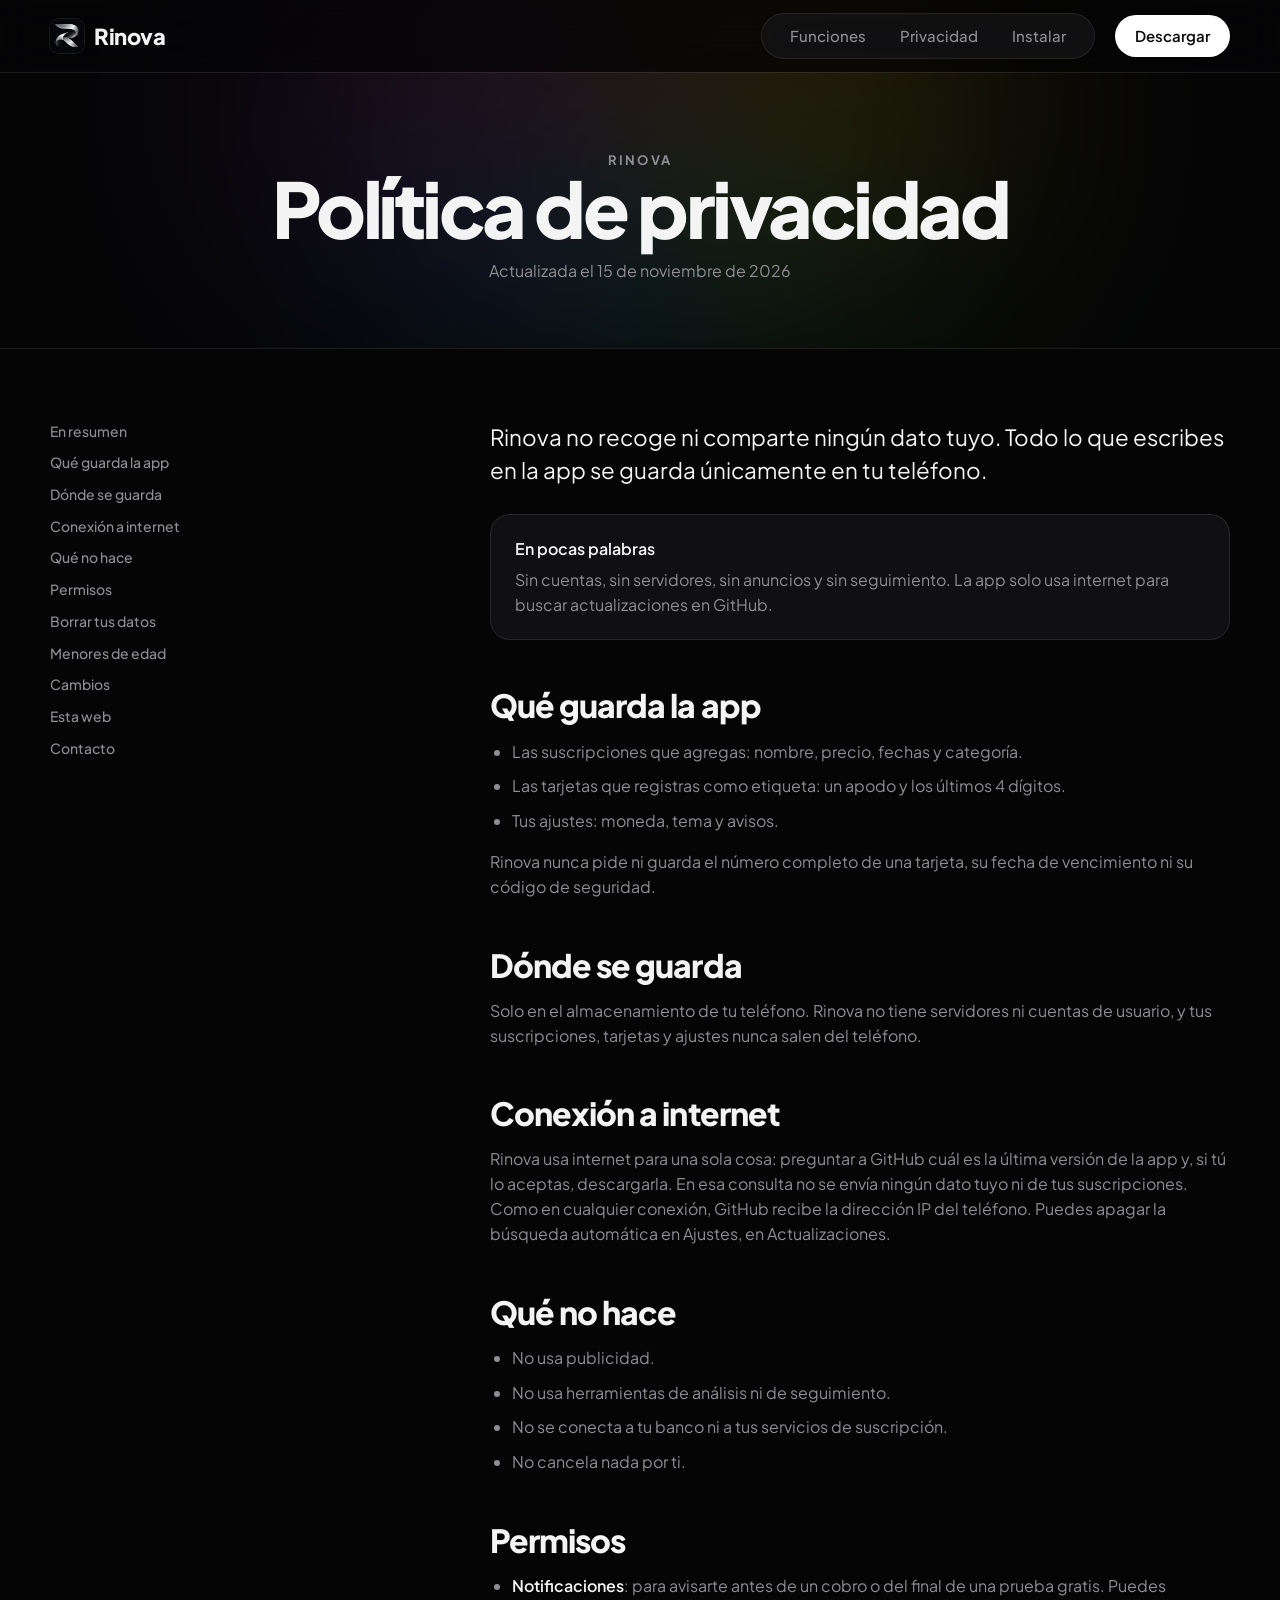
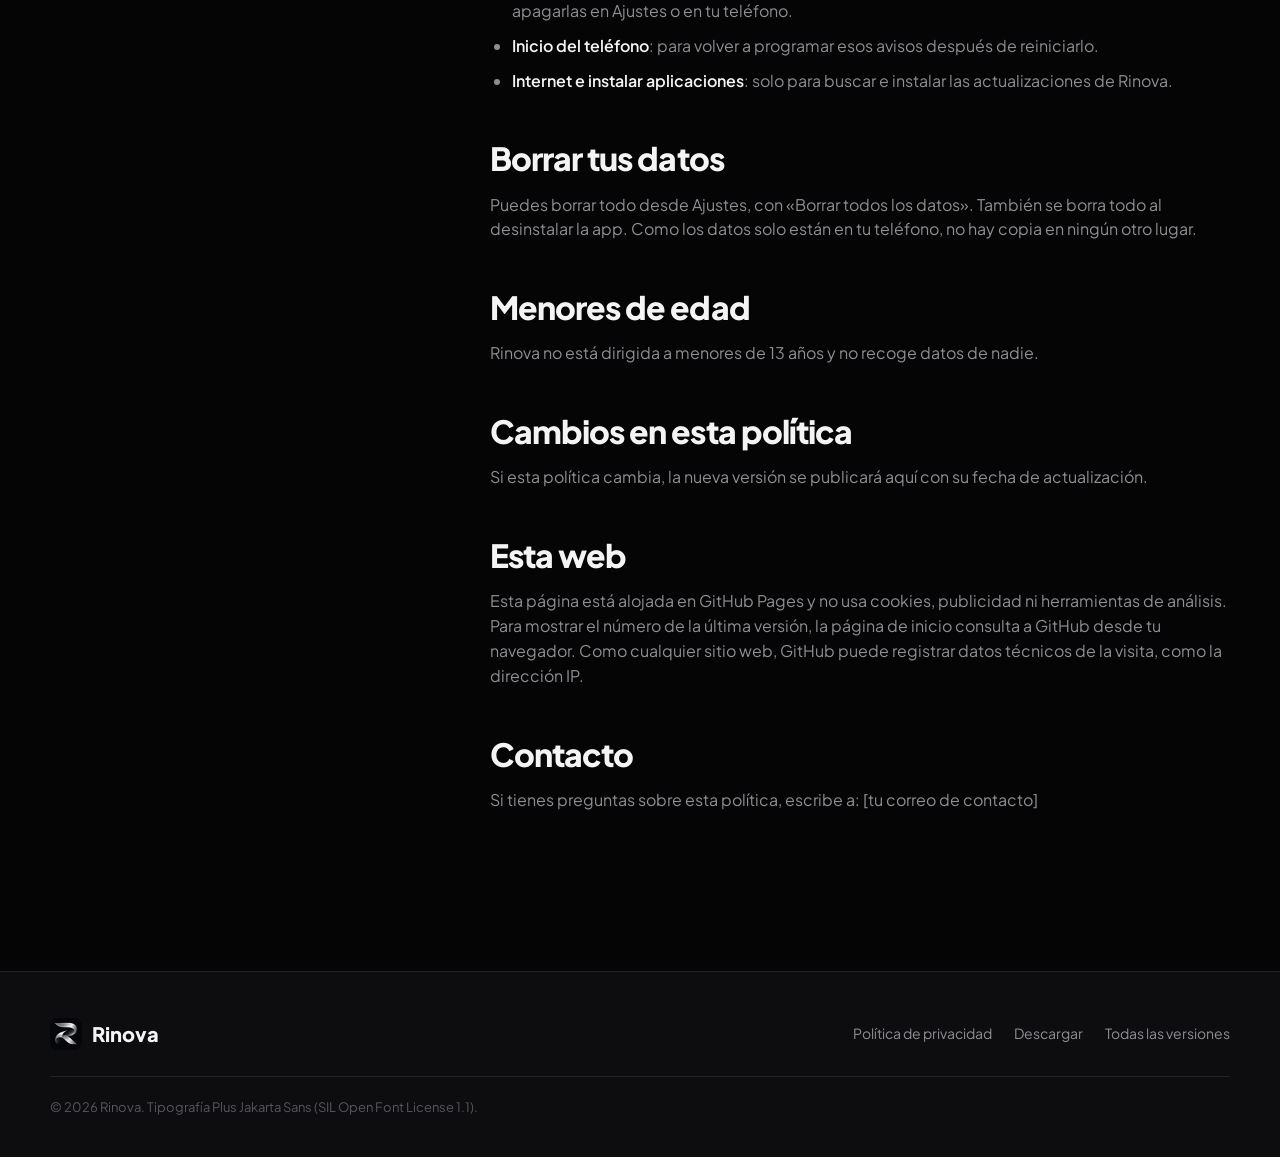
==== docs/privacidad/index.html @ 353509f0 "Web de Rinova en GitHub Pages (carpeta docs/) Página de presentación con descarga directa del APK y " ====
<!DOCTYPE html>
<html lang="es">
<head>
  <meta charset="utf-8">
  <meta name="viewport" content="width=device-width, initial-scale=1">
  <meta name="theme-color" content="#050506">
  <meta name="color-scheme" content="dark">
  <title>Política de privacidad — Rinova</title>
  <meta name="description" content="Política de privacidad de Rinova: la app no recoge ni comparte ningún dato tuyo. Todo se guarda únicamente en tu teléfono.">
  <link rel="icon" type="image/png" href="../assets/favicon.png">
  <link rel="apple-touch-icon" href="../assets/apple-touch-icon.png">
  <link rel="preload" href="../assets/fonts/PlusJakartaSans-latin.woff" as="font" type="font/woff" crossorigin>
  <link rel="stylesheet" href="../styles.css">
</head>
<body>
  <a class="skip-link" href="#main">Saltar al contenido</a>

  <header class="site-nav is-floating" data-floating-nav="always">
    <a class="logo" href="../" aria-label="Rinova, inicio"><img src="../assets/rinova-icon.png" width="34" height="34" alt="">Rinova</a>
    <nav class="nav-pill" aria-label="Navegación principal">
      <a href="../#funciones">Funciones</a>
      <a href="./" aria-current="page">Privacidad</a>
      <a href="../#instalar">Instalar</a>
    </nav>
    <a class="pill pill-white nav-join" href="../#descargar">Descargar</a>
  </header>

  <div class="legal-hero">
    <p class="eyebrow">Rinova</p>
    <h1>Política de privacidad</h1>
    <p>Actualizada el 15 de noviembre de 2026</p>
  </div>

  <main id="main" class="wrap legal-shell">
    <nav class="legal-toc" aria-label="Secciones de la política">
      <a href="#resumen">En resumen</a>
      <a href="#guarda">Qué guarda la app</a>
      <a href="#donde">Dónde se guarda</a>
      <a href="#internet">Conexión a internet</a>
      <a href="#no-hace">Qué no hace</a>
      <a href="#permisos">Permisos</a>
      <a href="#borrar">Borrar tus datos</a>
      <a href="#menores">Menores de edad</a>
      <a href="#cambios">Cambios</a>
      <a href="#esta-web">Esta web</a>
      <a href="#contacto">Contacto</a>
    </nav>

    <article class="legal-content">
      <section id="resumen">
        <p class="legal-lede">Rinova no recoge ni comparte ningún dato tuyo. Todo lo que escribes en la app se guarda únicamente en tu teléfono.</p>
        <div class="legal-note">
          <strong>En pocas palabras</strong>
          <p>Sin cuentas, sin servidores, sin anuncios y sin seguimiento. La app solo usa internet para buscar actualizaciones en GitHub.</p>
        </div>
      </section>

      <section id="guarda">
        <h2>Qué guarda la app</h2>
        <ul>
          <li>Las suscripciones que agregas: nombre, precio, fechas y categoría.</li>
          <li>Las tarjetas que registras como etiqueta: un apodo y los últimos 4 dígitos.</li>
          <li>Tus ajustes: moneda, tema y avisos.</li>
        </ul>
        <p>Rinova nunca pide ni guarda el número completo de una tarjeta, su fecha de vencimiento ni su código de seguridad.</p>
      </section>

      <section id="donde">
        <h2>Dónde se guarda</h2>
        <p>Solo en el almacenamiento de tu teléfono. Rinova no tiene servidores ni cuentas de usuario, y tus suscripciones, tarjetas y ajustes nunca salen del teléfono.</p>
      </section>

      <section id="internet">
        <h2>Conexión a internet</h2>
        <p>Rinova usa internet para una sola cosa: preguntar a GitHub cuál es la última versión de la app y, si tú lo aceptas, descargarla. En esa consulta no se envía ningún dato tuyo ni de tus suscripciones. Como en cualquier conexión, GitHub recibe la dirección IP del teléfono. Puedes apagar la búsqueda automática en Ajustes, en Actualizaciones.</p>
      </section>

      <section id="no-hace">
        <h2>Qué no hace</h2>
        <ul>
          <li>No usa publicidad.</li>
          <li>No usa herramientas de análisis ni de seguimiento.</li>
          <li>No se conecta a tu banco ni a tus servicios de suscripción.</li>
          <li>No cancela nada por ti.</li>
        </ul>
      </section>

      <section id="permisos">
        <h2>Permisos</h2>
        <ul>
          <li><strong>Notificaciones</strong>: para avisarte antes de un cobro o del final de una prueba gratis. Puedes apagarlas en Ajustes o en tu teléfono.</li>
          <li><strong>Inicio del teléfono</strong>: para volver a programar esos avisos después de reiniciarlo.</li>
          <li><strong>Internet e instalar aplicaciones</strong>: solo para buscar e instalar las actualizaciones de Rinova.</li>
        </ul>
      </section>

      <section id="borrar">
        <h2>Borrar tus datos</h2>
        <p>Puedes borrar todo desde Ajustes, con «Borrar todos los datos». También se borra todo al desinstalar la app. Como los datos solo están en tu teléfono, no hay copia en ningún otro lugar.</p>
      </section>

      <section id="menores">
        <h2>Menores de edad</h2>
        <p>Rinova no está dirigida a menores de 13 años y no recoge datos de nadie.</p>
      </section>

      <section id="cambios">
        <h2>Cambios en esta política</h2>
        <p>Si esta política cambia, la nueva versión se publicará aquí con su fecha de actualización.</p>
      </section>

      <section id="esta-web">
        <h2>Esta web</h2>
        <p>Esta página está alojada en GitHub Pages y no usa cookies, publicidad ni herramientas de análisis. Para mostrar el número de la última versión, la página de inicio consulta a GitHub desde tu navegador. Como cualquier sitio web, GitHub puede registrar datos técnicos de la visita, como la dirección IP.</p>
      </section>

      <section id="contacto">
        <h2>Contacto</h2>
        <p>Si tienes preguntas sobre esta política, escribe a: [tu correo de contacto]</p>
      </section>
    </article>
  </main>

  <footer>
    <div class="wrap">
      <div class="footer-grid">
        <div class="footer-brand"><img src="../assets/rinova-icon.png" width="32" height="32" alt="">Rinova</div>
        <nav aria-label="Pie de página">
          <a href="./">Política de privacidad</a>
          <a href="../#descargar">Descargar</a>
          <a href="https://github.com/myfriend2525/Rinova-releases/releases">Todas las versiones</a>
        </nav>
      </div>
      <p class="credit">© 2026 Rinova. Tipografía Plus Jakarta Sans (SIL Open Font License 1.1).</p>
    </div>
  </footer>

</body>
</html>
---- docs/styles.css ----
/* Rinova landing. Estructura y animaciones de la web de Lince Browser; colores y letra de la app (lib/theme.dart). */
@font-face { font-family: "Plus Jakarta Sans"; src: url("assets/fonts/PlusJakartaSans-latin.woff") format("woff"); font-weight: 200 800; font-style: normal; font-display: swap; }

:root {
  --font: "Plus Jakarta Sans", system-ui, -apple-system, "Segoe UI", sans-serif;
  --bg: #050506;
  --surface: #101012;
  --surface-hi: #19191c;
  --card: #0d0d0f;
  --stroke: rgba(255, 255, 255, .086);
  --text: #f4f4f5;
  --dim: #8e8e93;
  --faint: #56565c;
  --rainbow: linear-gradient(90deg, #ff3b30, #ff9500, #ffd60a, #30d158, #40c8e0, #0a84ff, #bf5af2, #ff375f, #ff3b30);
  --rainbow-conic: conic-gradient(from 0deg, #ff3b30, #ff9500, #ffd60a, #30d158, #40c8e0, #0a84ff, #bf5af2, #ff375f, #ff3b30);
}
* { box-sizing: border-box; }
html { scroll-behavior: smooth; color-scheme: dark; }
html, body { margin: 0; }
body { background: var(--bg); color: var(--text); font-family: var(--font); font-weight: 400; line-height: 1.55; -webkit-font-smoothing: antialiased; overflow-x: hidden; }
a { color: inherit; text-decoration: none; }
img { display: block; max-width: 100%; }
a:focus-visible, button:focus-visible { outline: 2px solid #fff; outline-offset: 3px; border-radius: 999px; }
.skip-link { position: fixed; z-index: 100; top: 10px; left: 10px; padding: 10px 14px; border-radius: 12px; background: #fff; color: var(--bg); transform: translateY(-160%); }
.skip-link:focus { transform: none; }
.wrap { width: min(1180px, calc(100% - 32px)); margin-inline: auto; }
[id] { scroll-margin-top: 90px; }

/* ---------- Navegación flotante ---------- */
.site-nav { position: fixed; z-index: 50; top: 0; left: 0; right: 0; height: 72px; display: flex; align-items: center; gap: 16px; padding: 0 max(16px, calc((100% - 1180px) / 2)); transition: background-color .35s ease, box-shadow .35s ease; }
.site-nav.is-floating { background: rgba(5, 5, 6, .78); -webkit-backdrop-filter: blur(18px) saturate(1.4); backdrop-filter: blur(18px) saturate(1.4); box-shadow: 0 1px 0 var(--stroke); }
.logo { display: flex; align-items: center; gap: 10px; margin-right: auto; font-weight: 800; font-size: 22px; letter-spacing: -.02em; }
.logo img { width: 34px; height: 34px; border-radius: 9px; box-shadow: 0 0 0 1px var(--stroke); }
.nav-pill { display: flex; align-items: center; gap: 34px; height: 46px; padding: 0 28px; border: 1px solid var(--stroke); border-radius: 999px; background: rgba(25, 25, 28, .6); -webkit-backdrop-filter: blur(14px); backdrop-filter: blur(14px); font-weight: 500; font-size: 15px; color: var(--dim); }
.nav-pill a { transition: color .2s ease; }
.nav-pill a:hover { color: var(--text); }
.pill { display: inline-flex; align-items: center; justify-content: center; gap: 9px; border-radius: 999px; font-weight: 600; white-space: nowrap; transition: transform .25s cubic-bezier(.2, .9, .3, 1.3), background-color .35s ease, box-shadow .35s ease; }
.pill:hover { transform: translateY(-2px); }
.pill svg { width: 18px; height: 18px; fill: currentColor; }
.pill-white { background: #fff; color: #0b0b0c; }
.nav-join { height: 42px; padding: 0 20px; font-size: 15px; margin-left: 4px; }

/* ---------- Hero ---------- */
.hero { position: relative; overflow: hidden; isolation: isolate; padding: 128px 0 40px; }
.hero-glow { position: absolute; z-index: -1; top: 6%; right: -10%; width: 760px; height: 760px; border-radius: 50%; background: var(--rainbow-conic); filter: blur(140px); opacity: .22; animation: glowSpin 24s linear infinite; }
@keyframes glowSpin { to { transform: rotate(360deg); } }
.hero::after { position: absolute; z-index: -1; inset: auto 0 0; height: 220px; background: linear-gradient(180deg, transparent, var(--bg)); content: ""; }
.hero-grid { display: grid; grid-template-columns: minmax(0, 1.15fr) minmax(0, .85fr); align-items: center; gap: 48px; }
.kicker { margin: 0 0 18px; color: var(--dim); font-weight: 700; font-size: 14px; letter-spacing: .18em; }
.headline { margin: 0 0 24px; font-weight: 800; font-size: clamp(3rem, 6.6vw, 6.1rem); line-height: .98; letter-spacing: -.045em; }
.headline > span { display: block; }
.word { display: inline-block; white-space: nowrap; background: var(--rainbow); background-size: 200% 100%; -webkit-background-clip: text; background-clip: text; color: transparent; animation: rainbowSlide 8s linear infinite; }
.word span { display: inline-block; transition: color .6s ease; }
@keyframes rainbowSlide { to { background-position: -200% 0; } }
.subline { max-width: 560px; margin: 0; color: var(--dim); font-size: clamp(1.05rem, 1.5vw, 1.22rem); line-height: 1.6; }
.ctas { display: flex; flex-wrap: wrap; gap: 12px; margin-top: 32px; }
.cta-join, .cta-watch { height: 56px; padding: 0 28px; font-size: 17px; }
.cta-join { box-shadow: 0 10px 40px rgba(255, 255, 255, .12); }
.cta-join:hover { box-shadow: 0 14px 50px rgba(255, 255, 255, .2); }
.cta-watch { border: 1px solid var(--stroke); background: var(--surface-hi); }
.hero-note { margin: 16px 0 0; color: var(--faint); font-size: 14px; }

/* Maqueta del teléfono hecha con HTML/CSS */
.phone-stage { position: relative; display: grid; justify-items: center; padding: 10px 0 0; text-align: left; }
.mock-note { text-align: center; }
.phone { position: relative; width: 300px; padding: 10px; border-radius: 46px; background: linear-gradient(145deg, #2a2a2e, #0e0e10 40%, #1d1d20); box-shadow: 0 0 0 1px rgba(255, 255, 255, .08), 0 40px 90px rgba(0, 0, 0, .7); animation: float 7s ease-in-out infinite; }
.phone::before { position: absolute; z-index: -1; inset: -2px; border-radius: 48px; background: var(--rainbow-conic); filter: blur(22px); opacity: .35; content: ""; }
@keyframes float { 50% { transform: translateY(-10px); } }
.screen { position: relative; overflow: hidden; height: 600px; padding: 14px 16px 0; border-radius: 37px; background: var(--bg); font-size: 12px; }
.m-status { display: flex; justify-content: space-between; align-items: center; padding: 0 8px 12px; color: var(--text); font-weight: 600; font-size: 12px; }
.m-dots { display: flex; gap: 3px; }
.m-dots i { width: 5px; height: 5px; border-radius: 50%; background: var(--text); }
.m-top { display: flex; justify-content: space-between; align-items: center; margin-bottom: 14px; }
.m-top strong { font-size: 22px; font-weight: 700; letter-spacing: -.02em; }
.m-plus { display: grid; width: 32px; height: 32px; place-items: center; border-radius: 50%; background: #fff; color: #0b0b0c; font-size: 20px; font-weight: 500; }
.m-total { display: flex; align-items: baseline; justify-content: space-between; gap: 8px; }
.m-amount { font-size: 30px; font-weight: 800; letter-spacing: -.04em; white-space: nowrap; }
.m-chip { padding: 4px 9px; border-radius: 999px; background: var(--surface-hi); color: var(--dim); font-size: 10.5px; font-weight: 600; white-space: nowrap; }
.m-dim { margin: 2px 0 16px; color: var(--dim); font-size: 13px; }
.m-label { display: flex; justify-content: space-between; margin: 0 0 8px; color: var(--dim); font-size: 11px; font-weight: 600; letter-spacing: .02em; }
.m-card { display: flex; gap: 12px; align-items: center; margin-bottom: 16px; padding: 14px; border: 1px solid var(--stroke); border-radius: 20px; background: var(--card); }
.m-card strong, .m-list strong { display: block; font-size: 13px; font-weight: 700; }
.m-card p, .m-list p { margin: 2px 0 0; color: var(--dim); font-size: 11px; line-height: 1.35; }
.m-ring { position: relative; flex: none; display: grid; width: 58px; height: 58px; place-items: center; border-radius: 50%; background: conic-gradient(from -90deg, #ff3b30, #ff9500, #ffd60a, #30d158, #40c8e0 216deg, var(--surface-hi) 0); }
.m-ring::before { position: absolute; inset: 5px; border-radius: 50%; background: var(--card); content: ""; }
.m-ring span { position: relative; display: grid; font-size: 17px; font-weight: 800; line-height: 1; text-align: center; }
.m-ring small { color: var(--dim); font-size: 8.5px; font-weight: 600; }
.m-list { display: grid; gap: 2px; margin: 0; padding: 4px 12px; list-style: none; border: 1px solid var(--stroke); border-radius: 20px; background: var(--card); }
.m-list li { display: grid; grid-template-columns: 32px 1fr auto; align-items: center; gap: 10px; padding: 8px 0; }
.m-list li + li { border-top: 1px solid var(--stroke); }
.m-list b { font-size: 12.5px; font-weight: 700; white-space: nowrap; }
.m-ini { display: grid; width: 32px; height: 32px; place-items: center; border-radius: 10px; background: var(--surface-hi); color: var(--text); font-weight: 700; font-size: 14px; }
.m-tabs { position: absolute; left: 16px; right: 16px; bottom: 14px; display: flex; justify-content: space-around; padding: 13px; border: 1px solid var(--stroke); border-radius: 999px; background: rgba(25, 25, 28, .9); }
.m-tabs i { width: 20px; height: 20px; border-radius: 7px; background: var(--faint); }
.m-tabs i.on { background: #fff; }
.toast { position: absolute; left: -36px; top: 210px; display: flex; gap: 11px; align-items: center; width: 270px; padding: 12px 14px; border: 1px solid rgba(255, 255, 255, .12); border-radius: 20px; background: rgba(25, 25, 28, .82); -webkit-backdrop-filter: blur(18px); backdrop-filter: blur(18px); box-shadow: 0 24px 60px rgba(0, 0, 0, .55); animation: toastIn 7s ease-in-out infinite; }
.toast img { width: 36px; height: 36px; border-radius: 9px; }
.toast strong { display: block; font-size: 13px; font-weight: 700; line-height: 1.3; }
.toast p { margin: 1px 0 0; color: var(--dim); font-size: 12px; }
@keyframes toastIn { 0%, 8% { opacity: 0; transform: translateY(-14px) scale(.96); } 16%, 80% { opacity: 1; transform: none; } 92%, 100% { opacity: 0; transform: translateY(-14px) scale(.96); } }
.mock-note { margin: 18px 0 0; color: var(--faint); font-size: 12px; }

/* Fila «Lo esencial» */
.row { margin-top: 72px; }
.row-head { display: flex; align-items: baseline; justify-content: space-between; margin-bottom: 16px; }
.row-title { margin: 0; font-weight: 800; font-size: 15px; letter-spacing: .16em; color: var(--dim); }
.row-link { display: inline-flex; align-items: center; gap: 6px; color: var(--dim); font-size: 15px; transition: color .2s ease; }
.row-link:hover { color: var(--text); }
.row-link b { display: inline-block; font-weight: 500; transition: transform .25s ease; }
.row-link:hover b { transform: translateX(4px); }
.cards { display: grid; grid-template-columns: repeat(3, minmax(0, 1fr)); gap: 16px; margin: 0; padding: 0; list-style: none; }
.card a { position: relative; display: flex; flex-direction: column; min-height: 210px; padding: 24px 24px 72px; overflow: hidden; border: 1px solid var(--stroke); border-radius: 24px; background: var(--surface); transition: transform .35s cubic-bezier(.2, .9, .3, 1.2), border-color .35s ease, box-shadow .35s ease; }
.card a::before { position: absolute; top: 0; left: 24px; right: 24px; height: 2px; border-radius: 2px; background: var(--rainbow); opacity: 0; transition: opacity .35s ease; content: ""; }
.card a:hover { transform: translateY(-6px); border-color: rgba(255, 255, 255, .16); box-shadow: 0 24px 50px rgba(0, 0, 0, .5); }
.card a:hover::before { opacity: 1; }
.card-title { font-weight: 700; font-size: 1.35rem; line-height: 1.15; letter-spacing: -.02em; }
.card-text { margin: 10px 0 0; color: var(--dim); font-size: 15px; line-height: 1.45; }
.card-arrow { position: absolute; left: 24px; bottom: 22px; display: grid; width: 34px; height: 34px; place-items: center; border-radius: 50%; background: #fff; color: #0b0b0c; font-weight: 600; font-size: 20px; transition: transform .25s ease; }
.card a:hover .card-arrow { transform: translateX(4px); }

/* ---------- Secciones ---------- */
.section { padding: clamp(80px, 11vw, 140px) 0; }
.eyebrow { margin: 0 0 14px; color: var(--dim); font-size: 13px; font-weight: 700; letter-spacing: .16em; text-transform: uppercase; }
.section-head { max-width: 820px; margin: 0 auto clamp(40px, 6vw, 70px); text-align: center; }
.section-head h2, .privacy-band h2, .closing h2 { margin: 0 0 18px; font-weight: 800; font-size: clamp(2.3rem, 5.2vw, 4.4rem); line-height: 1.02; letter-spacing: -.04em; }
.section-head p:not(.eyebrow) { margin: 0 auto; max-width: 620px; color: var(--dim); font-size: clamp(1.02rem, 1.5vw, 1.18rem); }

/* Títulos letra por letra */
.split { perspective: 400px; }
.split .w { display: inline-block; white-space: nowrap; }
.split .ch { display: inline-block; opacity: 0; filter: blur(10px); transform: translateY(30%) rotateX(-45deg); transform-origin: 50% 100%; transition: opacity .6s cubic-bezier(.25, .46, .45, .94), filter .6s cubic-bezier(.25, .46, .45, .94), transform .6s cubic-bezier(.25, .46, .45, .94); transition-delay: calc(var(--i) * 28ms); }
.split.is-in .ch { opacity: 1; filter: none; transform: none; }

/* Cifras */
.stats { padding: 56px 0; border-block: 1px solid var(--stroke); background: var(--card); }
.stats-grid { display: grid; grid-template-columns: repeat(4, minmax(0, 1fr)); gap: 24px; margin: 0; }
.stat { display: flex; flex-direction: column-reverse; text-align: center; }
.stat dd { margin: 0; font-weight: 800; font-size: clamp(2.6rem, 5vw, 4rem); line-height: 1; letter-spacing: -.04em; font-variant-numeric: tabular-nums; }
.stat dt { margin-top: 10px; color: var(--dim); font-size: 15px; }

/* Funciones */
.feature-grid { display: grid; grid-template-columns: repeat(4, minmax(0, 1fr)); gap: 16px; }
.feature { padding: 26px 24px 28px; border: 1px solid var(--stroke); border-radius: 24px; background: var(--surface); transition: transform .35s cubic-bezier(.2, .9, .3, 1.2), border-color .35s ease; }
.feature:hover { transform: translateY(-6px); border-color: rgba(255, 255, 255, .16); }
.feature-icon { position: relative; display: grid; width: 48px; height: 48px; margin-bottom: 18px; place-items: center; border-radius: 16px; background: var(--surface-hi); color: var(--text); }
.feature:hover .feature-icon::after { position: absolute; inset: -1px; border-radius: 17px; padding: 1px; background: var(--rainbow-conic); -webkit-mask: linear-gradient(#000 0 0) content-box, linear-gradient(#000 0 0); -webkit-mask-composite: xor; mask-composite: exclude; content: ""; }
.feature-icon svg { width: 24px; height: 24px; fill: currentColor; }
.feature h3 { margin: 0 0 8px; font-weight: 700; font-size: 1.15rem; line-height: 1.2; letter-spacing: -.01em; }
.feature p { margin: 0; color: var(--dim); font-size: 15px; }

/* Privacidad */
.privacy-band { border-block: 1px solid var(--stroke); background: radial-gradient(120% 120% at 0% 0%, #121215, var(--bg) 60%); }
.privacy-grid { display: grid; grid-template-columns: minmax(0, 1.1fr) minmax(0, .9fr); align-items: center; gap: 64px; }
.privacy-lede { margin: 0 0 28px; max-width: 540px; color: var(--dim); font-size: 1.12rem; }
.checks { display: grid; gap: 14px; margin: 0; padding: 0; list-style: none; }
.checks li { display: grid; grid-template-columns: 28px 1fr; gap: 12px; padding: 16px 18px; border: 1px solid var(--stroke); border-radius: 18px; background: var(--surface); font-weight: 500; }
.checks li::before { display: grid; width: 26px; height: 26px; place-items: center; border-radius: 50%; background: #fff; color: #0b0b0c; content: "\2713"; font-size: 13px; font-weight: 800; }

/* Botones */
.btn { display: inline-flex; min-height: 52px; align-items: center; justify-content: center; gap: 8px; padding: 0 24px; border: 0; border-radius: 999px; font: 600 16px/1 var(--font); cursor: pointer; transition: transform .25s cubic-bezier(.2, .9, .3, 1.3), box-shadow .25s ease, background-color .25s ease; }
.btn:hover { transform: translateY(-2px); }
.btn svg { width: 18px; height: 18px; fill: currentColor; }
.btn-primary { background: #fff; color: #0b0b0c; box-shadow: 0 10px 40px rgba(255, 255, 255, .1); }
.btn-primary:hover { box-shadow: 0 14px 50px rgba(255, 255, 255, .2); }
.btn-ghost { border: 1px solid rgba(255, 255, 255, .2); background: transparent; color: var(--text); }
.btn-ghost:hover { background: var(--surface-hi); }

/* Descarga */
.download-card { position: relative; display: grid; grid-template-columns: auto 1fr; gap: clamp(20px, 4vw, 44px); padding: clamp(26px, 4vw, 48px); border-radius: 32px; background: var(--surface); isolation: isolate; }
.download-card::before { position: absolute; z-index: -1; inset: 0; padding: 1px; border-radius: 32px; background: var(--rainbow-conic); -webkit-mask: linear-gradient(#000 0 0) content-box, linear-gradient(#000 0 0); -webkit-mask-composite: xor; mask-composite: exclude; opacity: .7; content: ""; }
.download-icon { width: 96px; height: 96px; border-radius: 24px; box-shadow: 0 0 0 1px var(--stroke), 0 20px 40px rgba(0, 0, 0, .5); }
.download-top { display: flex; flex-wrap: wrap; align-items: center; justify-content: space-between; gap: 12px; margin-bottom: 14px; }
.download-top .eyebrow { margin: 0; }
.size { padding: 6px 12px; border-radius: 999px; background: var(--surface-hi); font-weight: 600; font-size: 14px; }
.download-card h3 { margin: 0 0 8px; font-weight: 800; font-size: clamp(1.8rem, 3.2vw, 2.6rem); line-height: 1.05; letter-spacing: -.03em; }
.download-copy > p { margin: 0; color: var(--dim); }
.actions { display: flex; flex-wrap: wrap; gap: 10px; margin-top: 26px; }
.download-note { margin: 18px 0 0 !important; font-size: 14px; }
.download-note a { color: var(--text); text-decoration: underline; text-underline-offset: 3px; }

/* Pasos de instalación que avanzan solos */
.steps { display: grid; grid-template-columns: repeat(3, minmax(0, 1fr)); gap: 16px; margin: 40px 0 0; padding: 0; list-style: none; }
.step button { display: grid; width: 100%; height: 100%; grid-template-rows: auto auto 1fr auto; gap: 8px; padding: 24px 24px 20px; border: 1px solid var(--stroke); border-radius: 24px; background: var(--card); color: var(--dim); font: inherit; text-align: left; cursor: pointer; transition: border-color .3s ease, background-color .3s ease, color .3s ease, transform .3s ease; }
.step button:hover { transform: translateY(-3px); }
.step-num { font-weight: 800; font-size: 2.2rem; line-height: 1; color: var(--faint); transition: color .3s ease; }
.step strong { color: var(--text); font-size: 1.08rem; font-weight: 700; }
.step.is-active button { border-color: rgba(255, 255, 255, .22); background: var(--surface); color: var(--text); }
.step.is-active .step-num { color: var(--text); }
.step-bar { display: block; height: 4px; overflow: hidden; border-radius: 4px; background: var(--surface-hi); }
.step-bar i { display: block; width: 100%; height: 100%; background: var(--rainbow); transform: scaleX(0); transform-origin: left; }
.step.is-active .step-bar i { animation: stepFill 5s linear forwards; }
.steps:hover .step-bar i, .steps.is-paused .step-bar i { animation-play-state: paused; }
@keyframes stepFill { to { transform: scaleX(1); } }
.important { margin-top: 28px; padding: 22px 24px; border: 1px solid var(--stroke); border-radius: 20px; background: var(--card); }
.important p { margin: 6px 0 0; color: var(--dim); }

/* Cierre */
.closing { position: relative; overflow: hidden; padding: clamp(90px, 12vw, 150px) 0; text-align: center; isolation: isolate; }
.closing::before { position: absolute; z-index: -1; left: 50%; top: 50%; width: 620px; height: 620px; border-radius: 50%; background: var(--rainbow-conic); filter: blur(130px); opacity: .18; transform: translate(-50%, -50%); content: ""; }
.closing img { width: 96px; height: 96px; margin: 0 auto 22px; border-radius: 24px; box-shadow: 0 0 0 1px var(--stroke), 0 20px 50px rgba(0, 0, 0, .6); }
.closing h2 { max-width: 900px; margin-inline: auto; margin-bottom: 30px; }

/* Pie */
footer { padding: 46px 0 40px; border-top: 1px solid var(--stroke); background: var(--card); color: var(--dim); }
.footer-grid { display: flex; flex-wrap: wrap; align-items: center; justify-content: space-between; gap: 20px; }
.footer-brand { display: flex; align-items: center; gap: 10px; color: var(--text); font-weight: 800; font-size: 20px; }
.footer-brand img { width: 32px; height: 32px; border-radius: 8px; }
footer nav { display: flex; flex-wrap: wrap; gap: 22px; font-size: 14px; }
footer nav a:hover { color: var(--text); }
.credit { margin: 26px 0 0; padding-top: 20px; border-top: 1px solid var(--stroke); font-size: 13px; color: var(--faint); }

/* ---------- Página de privacidad ---------- */
.legal-hero { position: relative; overflow: hidden; padding: 150px 0 64px; text-align: center; isolation: isolate; border-bottom: 1px solid var(--stroke); }
.legal-hero::before { position: absolute; z-index: -1; left: 50%; top: -40%; width: 700px; height: 500px; border-radius: 50%; background: var(--rainbow-conic); filter: blur(130px); opacity: .16; transform: translateX(-50%); content: ""; }
.legal-hero h1 { margin: 0 0 12px; font-weight: 800; font-size: clamp(2.6rem, 6vw, 4.8rem); line-height: 1; letter-spacing: -.045em; }
.legal-hero p { margin: 0; color: var(--dim); }
.legal-shell { display: grid; grid-template-columns: 220px minmax(0, 740px); justify-content: space-between; gap: 64px; padding: 72px 0 110px; }
.legal-toc { position: sticky; top: 100px; align-self: start; display: grid; gap: 10px; font-size: 14px; }
.legal-toc a { color: var(--dim); font-weight: 500; }
.legal-toc a:hover { color: var(--text); }
.legal-content section { margin: 0 0 48px; scroll-margin-top: 100px; }
.legal-content h2 { margin: 0 0 14px; font-weight: 800; font-size: clamp(1.5rem, 2.6vw, 2rem); line-height: 1.1; letter-spacing: -.03em; }
.legal-content p, .legal-content li { color: var(--dim); }
.legal-content ul { display: grid; gap: 10px; padding-left: 22px; }
.legal-content strong { color: var(--text); font-weight: 600; }
.legal-content a { color: var(--text); text-decoration: underline; text-underline-offset: 3px; }
.legal-lede { margin-top: 0; color: var(--text) !important; font-size: clamp(1.15rem, 2vw, 1.4rem); line-height: 1.5; }
.legal-note { margin-top: 26px; padding: 22px 24px; border: 1px solid var(--stroke); border-radius: 20px; background: var(--surface); }
.legal-note p { margin: 6px 0 0; }

/* ---------- Tabletas ---------- */
@media (max-width: 1000px) {
  .feature-grid { grid-template-columns: repeat(2, minmax(0, 1fr)); }
  .hero-grid { grid-template-columns: 1fr; text-align: center; }
  .subline { margin-inline: auto; }
  .ctas { justify-content: center; }
  .toast { left: 50%; margin-left: -230px; }
}

/* ---------- Teléfonos ---------- */
@media (max-width: 820px) {
  .site-nav { height: 64px; }
  .logo { font-size: 20px; }
  .logo img { width: 30px; height: 30px; }
  .nav-pill { display: none; }
  .nav-join { height: 40px; padding: 0 16px; }
  .hero { padding-top: 100px; }
  .hero-glow { top: 30%; right: -60%; width: 520px; height: 520px; filter: blur(100px); }
  .kicker { font-size: 12px; letter-spacing: .14em; }
  .headline { font-size: clamp(2.4rem, 11.4vw, 3.4rem); }
  .ctas { flex-direction: column; align-items: stretch; }
  .cta-join, .cta-watch { height: 54px; }
  .phone { width: 292px; }
  .screen { height: 540px; }
  .toast { left: 0; right: 0; top: 34px; width: auto; max-width: 300px; margin: 0 auto; }
  .m-list p { white-space: nowrap; }
  .row { margin-top: 56px; }
  .cards { display: flex; gap: 12px; overflow-x: auto; margin-inline: -16px; padding: 4px 16px 16px; scroll-snap-type: x mandatory; scroll-padding-inline: 16px; scrollbar-width: none; }
  .cards::-webkit-scrollbar { display: none; }
  .card { flex: 0 0 82%; scroll-snap-align: start; }
  .card a { min-height: 190px; }
  .card a:hover { transform: none; }
  .stats-grid { grid-template-columns: repeat(2, minmax(0, 1fr)); row-gap: 30px; }
  .feature-grid, .steps, .privacy-grid { grid-template-columns: 1fr; }
  .privacy-grid { gap: 36px; }
  .download-card { grid-template-columns: 1fr; }
  .download-icon { width: 72px; height: 72px; border-radius: 18px; }
  .actions .btn { width: 100%; }
  .footer-grid { flex-direction: column; align-items: flex-start; }
  .legal-hero { padding-top: 120px; }
  .legal-shell { grid-template-columns: 1fr; gap: 36px; padding-top: 44px; }
  .legal-toc { position: static; grid-template-columns: 1fr 1fr; }
}

@media (prefers-reduced-motion: reduce) {
  html { scroll-behavior: auto; }
  *, *::before, *::after { transition: none !important; animation: none !important; }
  .split .ch { opacity: 1; filter: none; transform: none; }
}
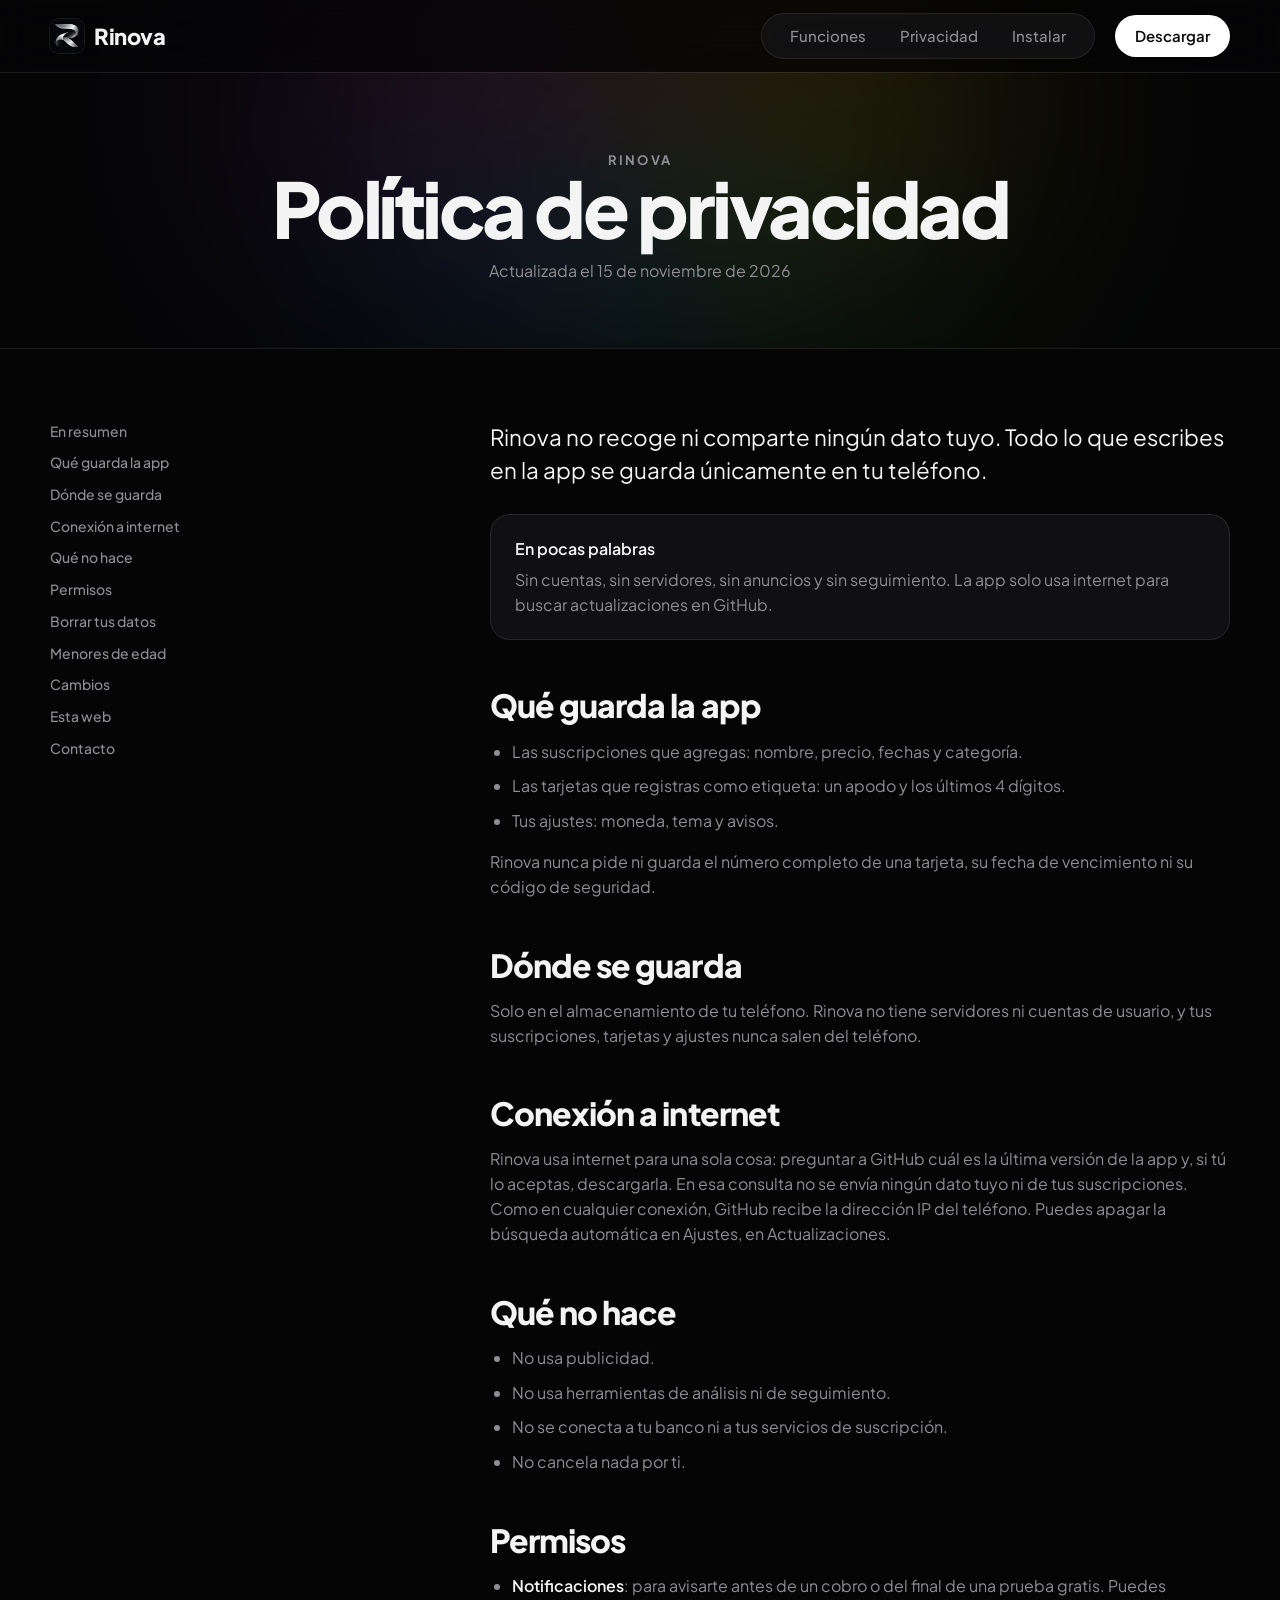
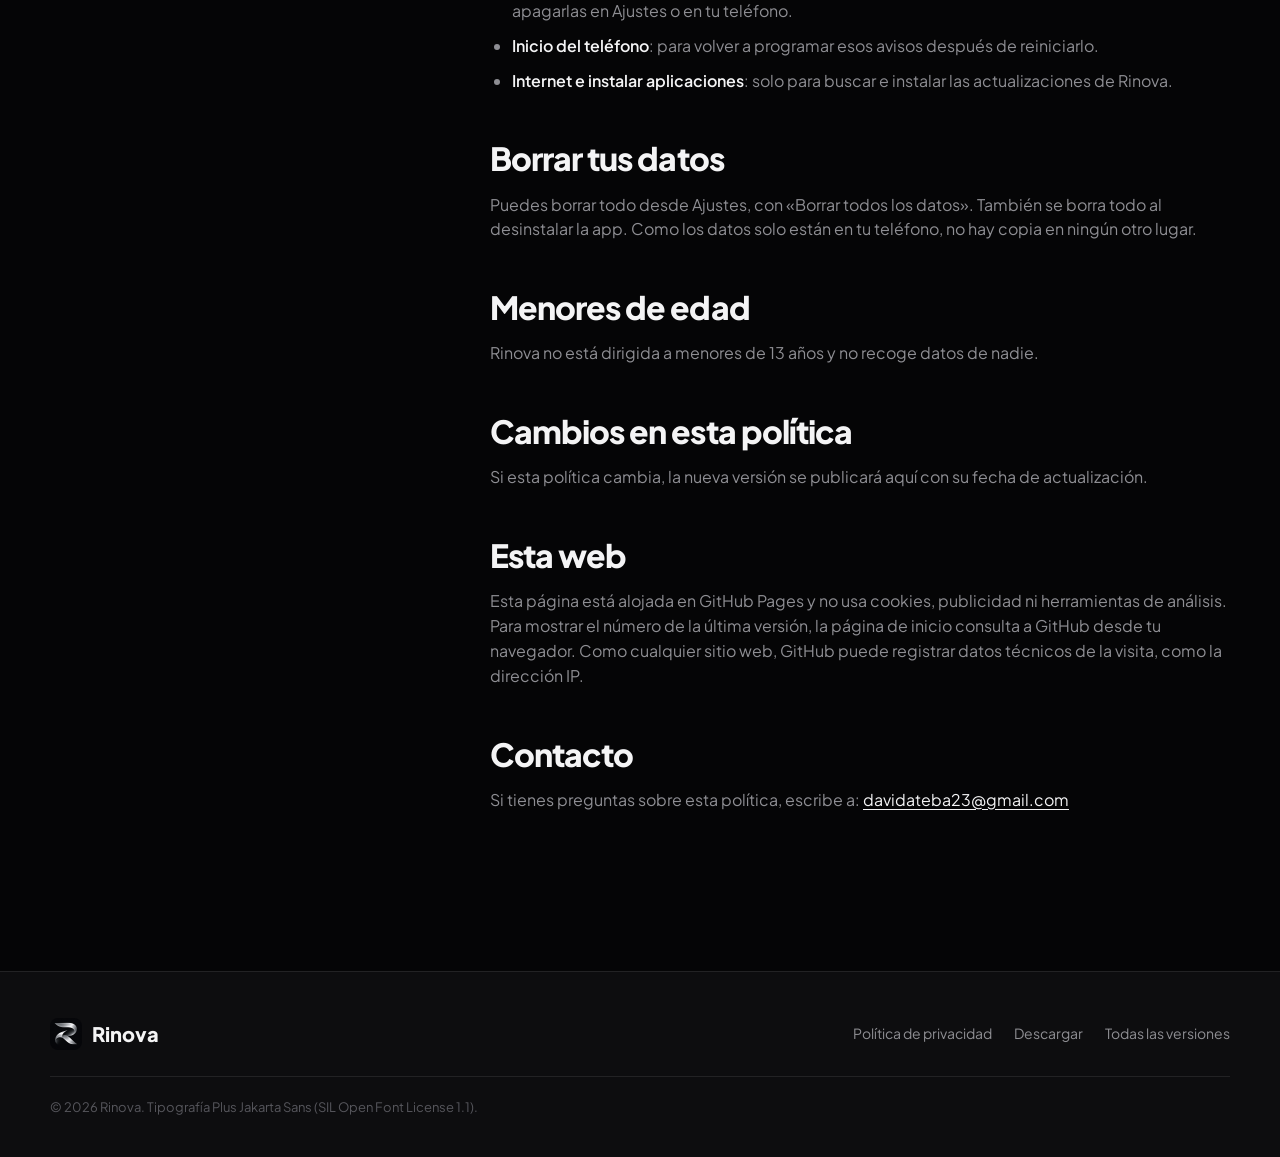
==== commit 04a98fa9: "Correo de contacto en la política de privacidad Co-Authored-By: Claude Opus 5.5 <noreply@anthropic.c" ====
--- a/docs/privacidad/index.html
+++ b/docs/privacidad/index.html
@@ -116,7 +116,7 @@
 
       <section id="contacto">
         <h2>Contacto</h2>
-        <p>Si tienes preguntas sobre esta política, escribe a: [tu correo de contacto]</p>
+        <p>Si tienes preguntas sobre esta política, escribe a: <a href="mailto:davidateba23@gmail.com">davidateba23@gmail.com</a></p>
       </section>
     </article>
   </main>
